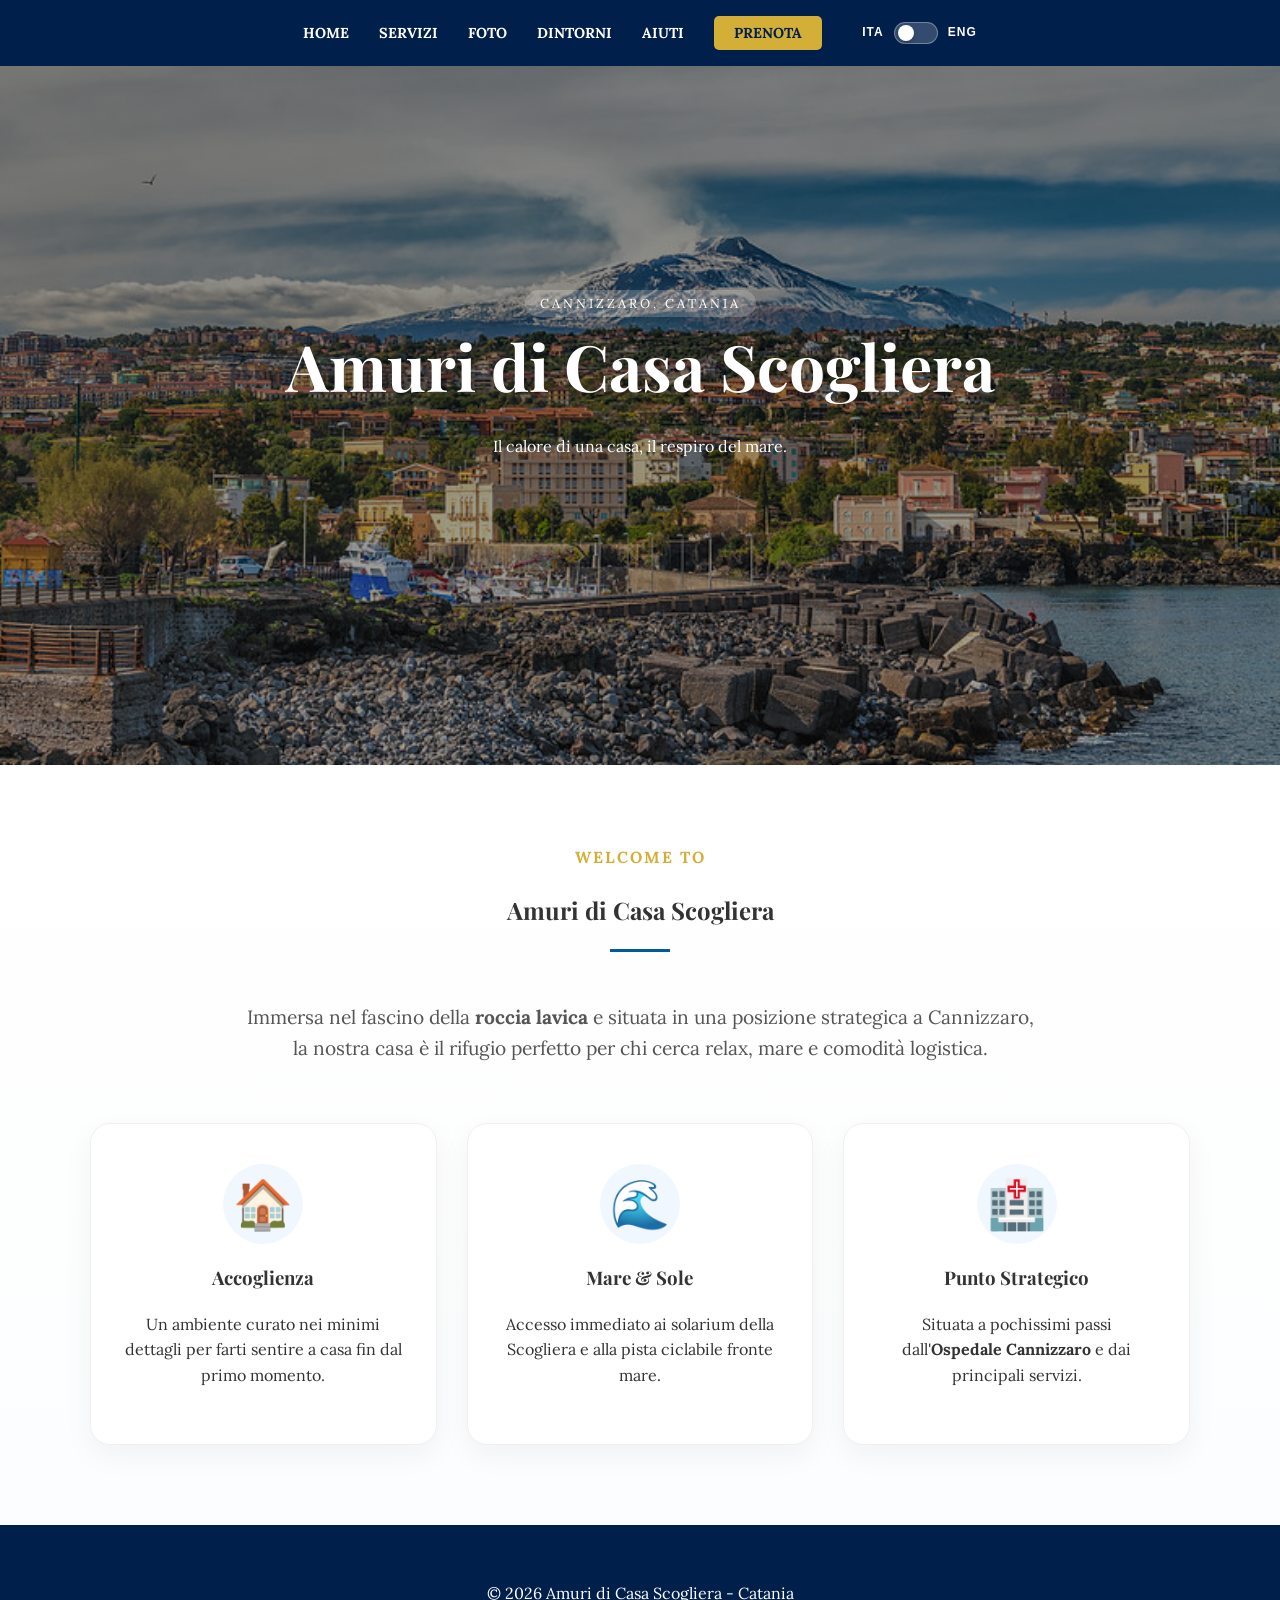
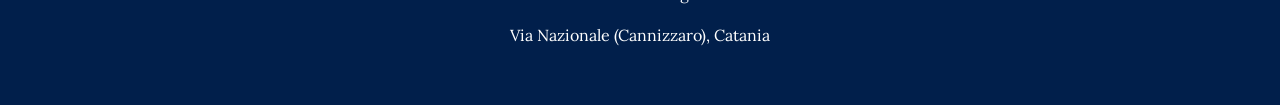
==== index.html @ 7bfef2c5 "first commit" ====
<!DOCTYPE html>
<html lang="it">

<head>
    <meta charset="UTF-8">
    <meta name="viewport" content="width=device-width, initial-scale=1.0">
    <title>Amuri di Casa Scogliera - Catania</title>
    <link rel="stylesheet" href="css/style.css">
    <link
        href="https://fonts.googleapis.com/css2?family=Lora:wght@400;700&family=Playfair+Display:wght@700&display=swap"
        rel="stylesheet">
</head>

<body>

    <div class="home-bg">
        <header class="site-header">
            <nav class="nav-container">
                <button type="button" class="hamburger" aria-label="Apri menu" aria-expanded="false"
                    onclick="toggleMenu()">
                    <span></span><span></span><span></span>
                </button>
                <ul>
                    <li><a href="index.html">Home</a></li>
                    <li><a href="servizi.html">Servizi</a></li>
                    <li><a href="foto.html">Foto</a></li>
                    <li><a href="dintorni.html">Dintorni</a></li>
                    <li><a href="aiuti.html">Aiuti</a></li>
                    <li><a href="contatti.html" class="nav-cta">Prenota</a></li>
                </ul>

                <div class="language-switch notraslate" translate="no">
                    <span class="lang-label">ITA</span>
                    <label class="switch">
                        <input type="checkbox" id="lang-toggle" onclick="toggleLanguage()">
                        <span class="slider round"></span>
                    </label>
                    <span class="lang-label">ENG</span>
                </div>

                <div id="google_translate_element" style="display:none;"></div>
            </nav>
        </header>

        <div class="hero-text">
            <span class="hero-tag">Cannizzaro, Catania</span>
            <h1>Amuri di Casa Scogliera</h1>
            <p>Il calore di una casa, il respiro del mare.</p>
        </div>
    </div>

    <section class="full-description">
        <div class="description-content">
            <div class="section-title">
                <span class="subtitle">Welcome to</span>
                <h2>Amuri di Casa Scogliera</h2>
                <div class="divider"></div>
            </div>

            <p class="lead-text">
                Immersa nel fascino della <strong>roccia lavica</strong> e situata in una posizione strategica a
                Cannizzaro, la nostra casa è il rifugio perfetto per chi cerca relax, mare e comodità logistica.
            </p>

            <div class="features-grid">
                <div class="feature-card">
                    <div class="card-image-placeholder">🏠</div>
                    <div class="card-info">
                        <h3>Accoglienza</h3>
                        <p>Un ambiente curato nei minimi dettagli per farti sentire a casa fin dal primo momento.</p>
                    </div>
                </div>

                <div class="feature-card">
                    <div class="card-image-placeholder">🌊</div>
                    <div class="card-info">
                        <h3>Mare & Sole</h3>
                        <p>Accesso immediato ai solarium della Scogliera e alla pista ciclabile fronte mare.</p>
                    </div>
                </div>

                <div class="feature-card">
                    <div class="card-image-placeholder">🏥</div>
                    <div class="card-info">
                        <h3>Punto Strategico</h3>
                        <p>Situata a pochissimi passi dall'<strong>Ospedale Cannizzaro</strong> e dai principali
                            servizi.</p>
                    </div>
                </div>
            </div>
        </div>
    </section>

    <footer>
        <p>© 2026 Amuri di Casa Scogliera - Catania</p>
        <p>Via Nazionale (Cannizzaro), Catania</p>
    </footer>

    <script src="js/script.js"></script>
    <script src="https://translate.google.com/translate_a/element.js?cb=googleTranslateElementInit"></script>

</body>

</html>
---- css/style.css ----
/* =========================================
   1. VARIABILI E RESET
   ========================================= */
:root {
    --primary-blue: #005B96;
    --light-blue: #B3CDE0;
    --dark-footer: #011F4B;
    --accent-gold: #D4AF37;
    --white: #FFFFFF;
    --text-dark: #333333;
}

* {
    box-sizing: border-box;
}

body {
    margin: 0;
    font-family: 'Lora', serif;
    color: var(--text-dark);
    background-color: var(--white);
    line-height: 1.6;
    overflow-x: hidden;
    top: 0px !important;
    position: static !important;
}

h1,
h2,
h3 {
    font-family: 'Playfair Display', serif;
}

/* =========================================
   2. HEADER E NAVIGAZIONE
   ========================================= */
header.site-header {
    position: absolute;
    top: 0;
    width: 100%;
    z-index: 1000;
    background: var(--dark-footer);
}

.nav-container {
    display: flex;
    justify-content: center;
    padding: 20px;
}

nav ul {
    list-style: none;
    display: flex;
    gap: 30px;
    margin: 0;
    padding: 0;
}

nav a {
    color: var(--white);
    text-decoration: none;
    font-weight: bold;
    text-transform: uppercase;
    font-size: 0.9rem;
    transition: 0.3s;
}

nav a:hover {
    color: var(--light-blue);
}

/* pulsante hamburger per mobile */
.hamburger {
    display: none;
    /* solo su desktop rimane nascosto */
    flex-direction: column;
    justify-content: space-between;
    width: 30px;
    height: 22px;
    background: transparent;
    border: none;
    cursor: pointer;
    padding: 0;
}

.hamburger span {
    display: block;
    height: 3px;
    background: var(--white);
    border-radius: 2px;
    transition: transform .3s, opacity .3s;
}

.hamburger.open span:nth-child(1) {
    transform: translateY(9px) rotate(45deg);
}

.hamburger.open span:nth-child(2) {
    opacity: 0;
}

.hamburger.open span:nth-child(3) {
    transform: translateY(-9px) rotate(-45deg);
}

.nav-cta {
    background: var(--accent-gold);
    padding: 8px 20px;
    border-radius: 5px;
    color: var(--dark-footer) !important;
}

/* =========================================
   3. HERO SECTION - SFONDO ABBASSATO SUL MARE
   ========================================= */
.home-bg {
    /* Zoom 130% e posizione BOTTOM per inquadrare il mare ed eliminare il cielo in eccesso */
    background: linear-gradient(rgba(0, 0, 0, 0.5), rgba(0, 0, 0, 0.3)),
        url('../img/hero-mare.jpg') no-repeat center bottom / 130%;
    height: 85vh;
    display: flex;
    flex-direction: column;
    justify-content: center;
    align-items: center;
    color: var(--white);
    text-align: center;
    background-attachment: fixed;
    overflow: visible;
    /* consente al menu assoluto di uscire */
}

.hero-tag {
    text-transform: uppercase;
    letter-spacing: 3px;
    font-size: 0.8rem;
    background: rgba(255, 255, 255, 0.2);
    padding: 5px 15px;
    border-radius: 50px;
    margin-bottom: 20px;
}

.hero-text h1 {
    font-size: clamp(2.5rem, 8vw, 4rem);
    text-shadow: 2px 2px 10px rgba(0, 0, 0, 0.3);
    margin: 0;
}

/* =========================================
   4. SEZIONE CARDS E SERVIZI
   ========================================= */
.full-description {
    padding: 80px 20px;
    background: linear-gradient(to bottom, #ffffff, #fcfdfe);
}

.description-content {
    max-width: 1100px;
    margin: auto;
}

.section-title {
    text-align: center;
    margin-bottom: 50px;
}

.subtitle {
    color: var(--accent-gold);
    text-transform: uppercase;
    font-weight: bold;
    letter-spacing: 2px;
}

.divider {
    width: 60px;
    height: 3px;
    background: var(--primary-blue);
    margin: 20px auto;
}

.lead-text {
    text-align: center;
    font-size: 1.2rem;
    max-width: 800px;
    margin: 0 auto 60px;
    color: #555;
}

/* Griglia Servizi */
.grid-container {
    display: grid;
    grid-template-columns: repeat(auto-fit, minmax(280px, 1fr));
    gap: 30px;
    max-width: 1100px;
    margin: auto;
}

.grid-item {
    background: #f9fbfd;
    padding: 30px;
    border-radius: 15px;
    border-top: 4px solid var(--primary-blue);
    box-shadow: 0 5px 15px rgba(0, 0, 0, 0.05);
}

/* Card Home Page */
.features-grid {
    display: grid;
    grid-template-columns: repeat(auto-fit, minmax(280px, 1fr));
    gap: 30px;
}

.feature-card {
    background: var(--white);
    padding: 40px 30px;
    border-radius: 20px;
    text-align: center;
    transition: 0.4s;
    border: 1px solid #f0f0f0;
    box-shadow: 0 10px 30px rgba(0, 0, 0, 0.05);
}

.feature-card:hover {
    transform: translateY(-10px);
    box-shadow: 0 20px 40px rgba(0, 91, 150, 0.1);
}

.card-image-placeholder {
    font-size: 3rem;
    margin-bottom: 20px;
    background: #f0f7ff;
    width: 80px;
    height: 80px;
    line-height: 80px;
    border-radius: 50%;
    margin: 0 auto;
}

/* =========================================
   5. PAGINA PRENOTA (BOTTONI)
   ========================================= */
.booking-page {
    padding: 60px 20px;
    background: #f4f7f9;
    min-height: 70vh;
    text-align: center;
}

.booking-container {
    max-width: 500px;
    margin: auto;
    display: flex;
    flex-direction: column;
    gap: 15px;
}

.btn-booking {
    display: flex;
    align-items: center;
    padding: 15px 25px;
    border-radius: 12px;
    text-decoration: none;
    color: white;
    transition: 0.3s;
}

.subito {
    background: #ff5023;
}

.airbnb {
    background: #FF5A5F;
}

.booking {
    background: #003580;
}

.logo-s,
.logo-b {
    margin-right: 15px;
    font-weight: bold;
}

footer {
    background: var(--dark-footer);
    color: white;
    text-align: center;
    padding: 40px;
}

/* =========================================
   6. PAGINA DINTORNI (MAPPA E GUIDA)
   ========================================= */

/* Sezione Mappa Interattiva */
.map-section {
    padding: 80px 20px;
    text-align: center;
    background: #fdfdfd;
}

.map-container {
    position: relative;
    max-width: 1000px;
    margin: 50px auto;
    background: #e3f2fd;
    /* Richiamo colore mare per l'area mappa */
    height: 500px;
    border-radius: 20px;
    box-shadow: inset 0 0 20px rgba(0, 0, 0, 0.05), 0 10px 30px rgba(0, 0, 0, 0.1);
    overflow: hidden;
    border: 4px solid white;
}

/* La Vignetta (Pin cliccabile) */
.vignetta {
    position: absolute;
    background: var(--white);
    padding: 10px 15px;
    border-radius: 12px;
    box-shadow: 0 4px 15px rgba(0, 0, 0, 0.15);
    text-decoration: none;
    color: var(--primary-blue);
    font-weight: bold;
    display: flex;
    flex-direction: column;
    align-items: center;
    transition: transform 0.3s ease, background 0.3s, color 0.3s;
    cursor: pointer;
    border: 1px solid var(--light-blue);
    z-index: 2;
}

.vignetta:hover {
    transform: scale(1.1) translateY(-5px);
    z-index: 10;
    background: var(--primary-blue);
    color: var(--white);
}

.vignetta span {
    font-size: 0.85rem;
    white-space: nowrap;
}

/* Posizionamento delle vignette (Esempi di classi da usare nel HTML) */
.pos-casa {
    top: 50%;
    left: 50%;
    background: var(--accent-gold);
    color: var(--white);
    border: 2px solid var(--white);
}

/* Iframe Mappa Standard (se usi Google Maps Embed) */
.map-iframe-wrapper {
    margin-bottom: 60px;
    border-radius: 15px;
    overflow: hidden;
    box-shadow: 0 10px 30px rgba(0, 0, 0, 0.1);
}

.map-iframe-wrapper iframe {
    width: 100%;
    height: 450px;
    border: 0;
    display: block;
}

/* Griglia Attrazioni / Guide */
.tourist-guide {
    margin-top: 40px;
}

.attraction-card {
    background: var(--white);
    padding: 25px;
    border-radius: 15px;
    border: 1px solid #eee;
    transition: 0.3s;
    text-align: left;
    height: 100%;
    display: flex;
    flex-direction: column;
}

.attraction-card:hover {
    border-color: var(--primary-blue);
    box-shadow: 0 10px 25px rgba(0, 0, 0, 0.05);
}

.attraction-card h3 {
    color: var(--primary-blue);
    margin-top: 0;
    font-size: 1.3rem;
    display: flex;
    align-items: center;
    gap: 10px;
}

.attraction-card p {
    color: #666;
    font-size: 0.95rem;
    margin-bottom: 0;
}


.grid-container {
    display: grid;
    grid-template-columns: repeat(auto-fit, minmax(300px, 1fr));
    gap: 30px;
    margin-top: 40px;
}

.grid-item {
    background: #fff;
    padding: 30px;
    border-radius: 12px;
    box-shadow: 0 4px 15px rgba(0, 0, 0, 0.05);
    border-left: 5px solid var(--primary-blue);
}

.grid-item h3 {
    margin-top: 0;
    color: var(--primary-blue);
}

/* Allineamento del selettore lingua nel menu */
.nav-container {
    display: flex;
    align-items: center;
    /* Centra verticalmente il menu e il traduttore */
    justify-content: center;
    flex-wrap: wrap;
    gap: 20px;
}

/* Nasconde la barra superiore di Google (opzionale per pulizia estetica) */
.goog-te-banner-frame.skiptranslate {
    display: none !important;
}

body {
    top: 0px !important;
}

/* =========================================
   7. SWITCH LINGUA IPHONE STYLE (TRASPARENTE)
   ========================================= */

/* Container dello switch */
.language-switch {
    display: flex;
    align-items: center;
    gap: 10px;
    margin-left: 20px;
}

.lang-label {
    color: var(--white);
    font-size: 0.75rem;
    font-weight: bold;
    font-family: sans-serif;
    letter-spacing: 1px;
}

/* Struttura base dello switch */
.switch {
    position: relative;
    display: inline-block;
    width: 44px;
    height: 22px;
}

.switch input {
    opacity: 0;
    width: 0;
    height: 0;
}

/* Lo sfondo dello switch (Effetto Vetro) */
.slider {
    position: absolute;
    cursor: pointer;
    top: 0;
    left: 0;
    right: 0;
    bottom: 0;
    background-color: rgba(255, 255, 255, 0.2);
    backdrop-filter: blur(5px);
    transition: .4s;
    border: 1px solid rgba(255, 255, 255, 0.3);
    border-radius: 34px;
}

/* Il pallino dello switch */
.slider:before {
    position: absolute;
    content: "";
    height: 16px;
    width: 16px;
    left: 3px;
    bottom: 2px;
    background-color: white;
    transition: .4s;
    box-shadow: 0 2px 4px rgba(0, 0, 0, 0.2);
    border-radius: 50%;
}

/* Quando attivato (ENG) - Verde iPhone */
input:checked+.slider {
    background-color: rgba(46, 204, 113, 0.6);
}

input:checked+.slider:before {
    transform: translateX(20px);
}


/* BLOCCO TOTALE BARRA GOOGLE */
html {
    padding-top: 0px !important;
}

body {
    top: 0px !important;
    position: static !important;
}

/* Rende invisibili tutti i componenti che Google inietta nel sito */
.goog-te-banner-frame,
.goog-te-banner,
.skiptranslate,
#goog-gt-tt,
.goog-te-balloon-frame,
.goog-te-gadget-icon {
    display: none !important;
    visibility: hidden !important;
}

/* Nasconde il widget originale (che serve per far funzionare lo script) */
#google_translate_element {
    display: none !important;
}

/* Toglie l'effetto evidenziatore sui testi tradotti */
.goog-text-highlight {
    background-color: transparent !important;
    box-shadow: none !important;
    border: none !important;
}

/* =========================================
   8. FIX DEFINITIVI PER MOBILE E TABLET
   ========================================= */
@media (max-width: 768px) {

    /* hamburger visibile su mobile, nav chiusa di default */
    .hamburger {
        display: flex;
    }

    .nav-container {
        padding: 10px;
        flex-direction: column;
        position: relative;
        /* necessario per il menu assoluto */
        /* Mette nav e switch lingua uno sotto l'altro */
    }

    .nav-container ul {
        display: none;
        position: absolute;
        top: 100%;
        left: 0;
        right: 0;
        flex-direction: column;
        gap: 8px;
        /* Spazio ridotto tra le voci */
        padding: 15px 0;
        text-align: center;
        width: 100%;
        background: var(--dark-footer);
        z-index: 1002;
        max-height: calc(100vh - 60px);
        /* evita che superi viewport */
        overflow-y: auto;
    }

    .nav-container ul.open {
        display: flex;
    }

    /* Navigazione: Testi centrati e più compatti */

    nav a {
        font-size: 0.8rem !important;
        /* Leggermente più grande del 0.75 per leggibilità */
        display: block;
        padding: 5px 0;
    }

    header.site-header {
        position: relative;
        /* Non copre la Hero su mobile */
        background: var(--dark-footer);
        z-index: 1001;
        /* sopra tutto per visualizzare il menu */
    }

    /* Hero: Adattamento proporzioni */
    .home-bg {
        height: 55vh;
        /* Ancora un po' più bassa per usabilità */
        background-attachment: scroll !important;
        /* Fix obbligatorio per iOS */
        background-size: cover !important;
        background-position: center center !important;
    }

    /* Cards: Riduzione padding per schermi stretti */
    .feature-card {
        padding: 25px 15px;
    }

    /* Galleria e Media: Altezze umane */
    #main-img {
        height: 280px !important;
    }

    .nav-arrow {
        padding: 8px 12px;
        font-size: 16px;
    }

    .map-section iframe,
    main iframe {
        height: 280px !important;
    }

    /* Switch Lingua: Centrato sotto il menu */
    .language-switch {
        margin: 10px 0;
        justify-content: center;
        width: 100%;
    }
}

/* Container per il video, simile alla galleria */
.video-container {
    max-width: 900px;
    margin: 40px auto;
    /* Spazio sotto la galleria */
    padding: 0 20px;
    /* Margine laterale su mobile */
    text-align: center;
}

.video-wrapper {
    position: relative;
    background: #000;
    border-radius: 15px;
    overflow: hidden;
    box-shadow: 0 10px 30px rgba(0, 0, 0, 0.3);
    line-height: 0;
    /* Rimuove spazi vuoti sotto il video */
}

video {
    width: 100%;
    height: auto;
    /* Fondamentale per mantenere le proporzioni su mobile */
    display: block;
}

/* Titolo opzionale per la sezione video */
.video-title {
    color: #4A3728;
    /* Colore cioccolato come il resto del sito */
    margin-bottom: 20px;
    font-family: 'Lora', serif;
}
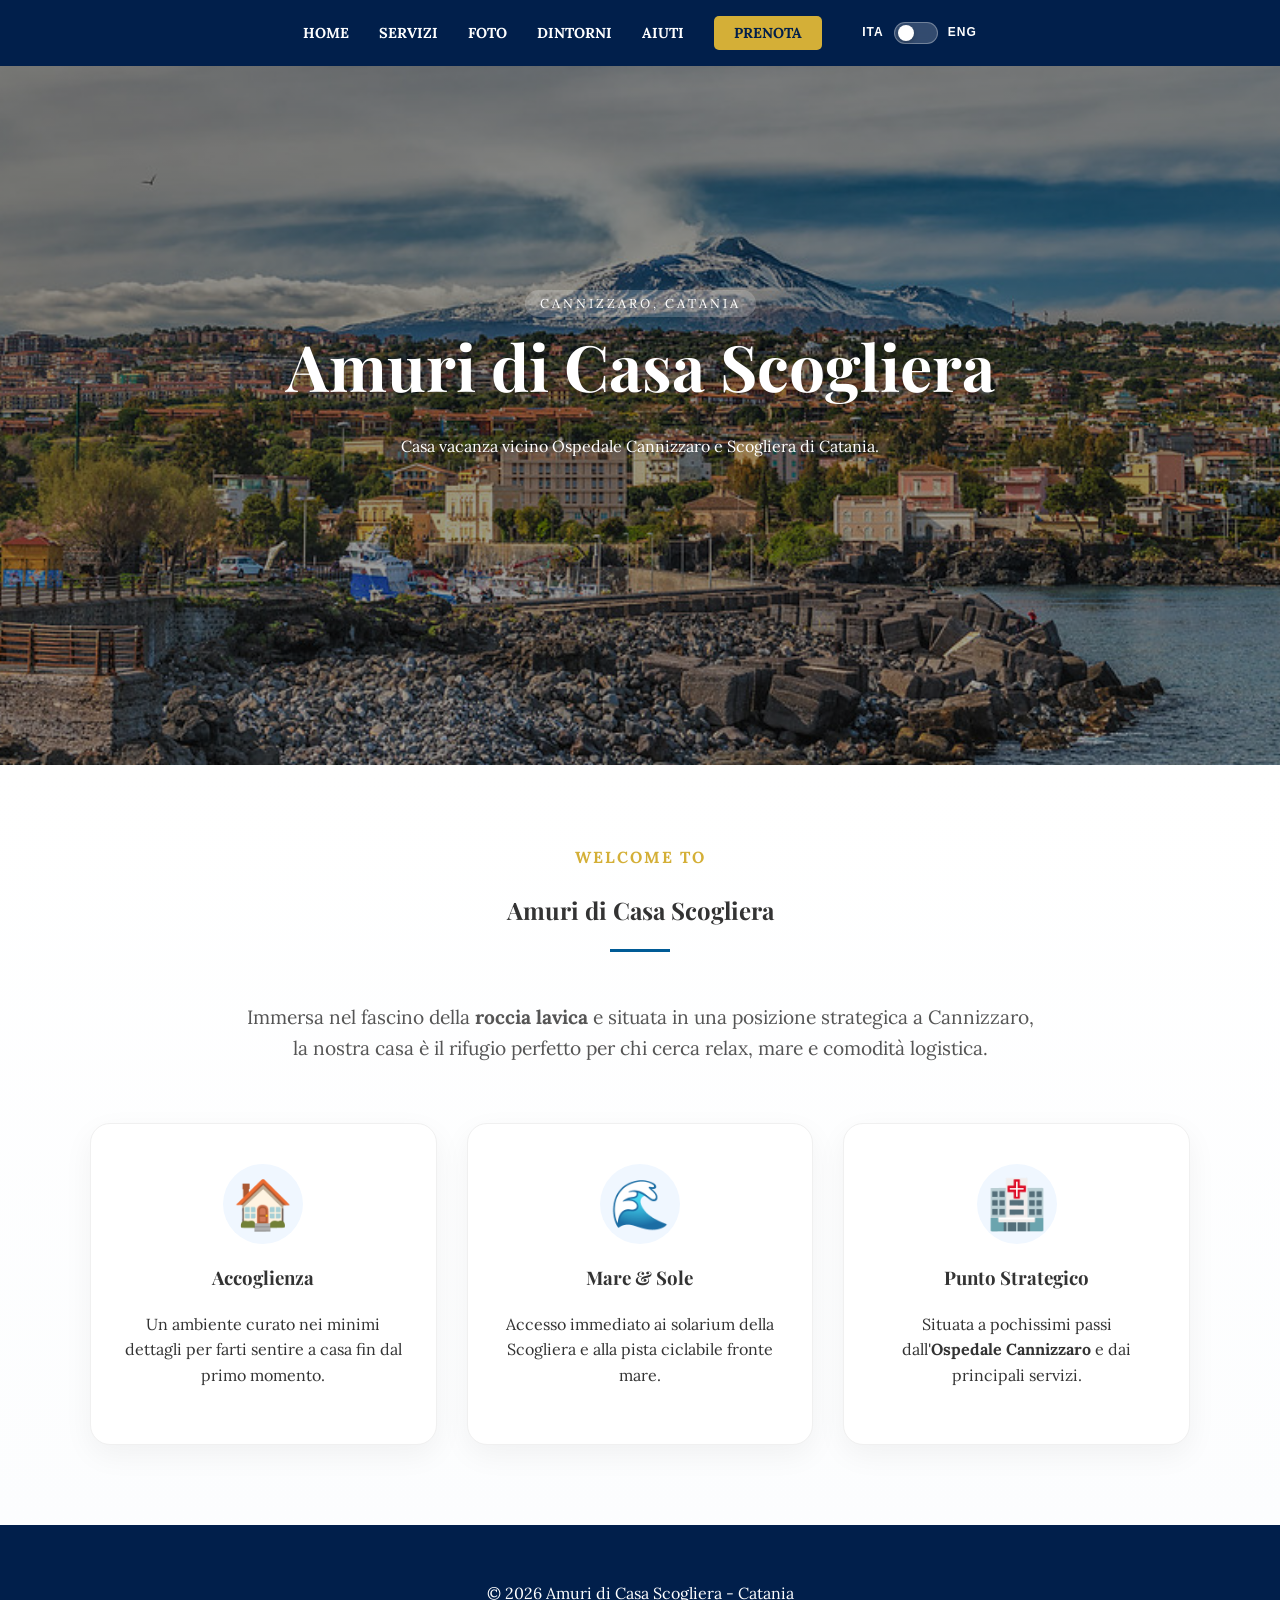
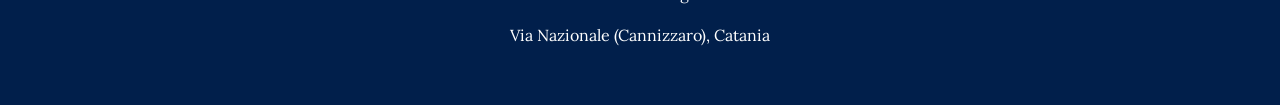
==== commit 67d2ef2c: "add meta data" ====
--- a/index.html
+++ b/index.html
@@ -4,11 +4,42 @@
 <head>
     <meta charset="UTF-8">
     <meta name="viewport" content="width=device-width, initial-scale=1.0">
-    <title>Amuri di Casa Scogliera - Catania</title>
+    <title>Casa Vacanza vicino Ospedale Cannizzaro | Amuri di Casa Scogliera Catania</title>
+    <meta name="description"
+        content="Casa vacanza a Cannizzaro, Catania, a pochi minuti dall'Ospedale Cannizzaro. Amuri di Casa Scogliera: mare, comfort e posizione strategica per soggiorni brevi e lunghi.">
+    <meta name="robots" content="index, follow">
+    <link rel="canonical" href="/">
+    <meta property="og:type" content="website">
+    <meta property="og:locale" content="it_IT">
+    <meta property="og:title" content="Casa Vacanza vicino Ospedale Cannizzaro | Amuri di Casa Scogliera Catania">
+    <meta property="og:description"
+        content="Soggiorna a Cannizzaro in una casa vacanza vicino all'Ospedale Cannizzaro e al mare della Scogliera di Catania.">
+    <meta property="og:image" content="img/hero-mare.jpg">
+    <meta name="twitter:card" content="summary_large_image">
+    <meta name="twitter:title" content="Amuri di Casa Scogliera - Casa Vacanza a Cannizzaro">
+    <meta name="twitter:description"
+        content="Casa vacanza vicino Ospedale Cannizzaro e Scogliera di Catania, ideale per relax e soggiorni di supporto sanitario.">
     <link rel="stylesheet" href="css/style.css">
     <link
         href="https://fonts.googleapis.com/css2?family=Lora:wght@400;700&family=Playfair+Display:wght@700&display=swap"
         rel="stylesheet">
+    <script type="application/ld+json">
+        {
+            "@context": "https://schema.org",
+            "@type": "LodgingBusiness",
+            "name": "Amuri di Casa Scogliera",
+            "description": "Casa vacanza a Cannizzaro, Catania, vicino Ospedale Cannizzaro e Scogliera.",
+            "telephone": "+39 3389144205",
+            "address": {
+                "@type": "PostalAddress",
+                "streetAddress": "Via della Scogliera 13",
+                "addressLocality": "Catania",
+                "addressRegion": "CT",
+                "postalCode": "95021",
+                "addressCountry": "IT"
+            }
+        }
+    </script>
 </head>
 
 <body>
@@ -16,9 +47,10 @@
     <div class="home-bg">
         <header class="site-header">
             <nav class="nav-container">
-                <button type="button" class="hamburger" aria-label="Apri menu" aria-expanded="false"
+                <button type="button" class="hamburger" aria-label="Apri menu e servizi" aria-expanded="false"
                     onclick="toggleMenu()">
-                    <span></span><span></span><span></span>
+                    <span class="hamburger-icon" aria-hidden="true"><span></span><span></span><span></span></span>
+                    <span class="hamburger-label">Menu e servizi</span>
                 </button>
                 <ul>
                     <li><a href="index.html">Home</a></li>
@@ -45,7 +77,7 @@
         <div class="hero-text">
             <span class="hero-tag">Cannizzaro, Catania</span>
             <h1>Amuri di Casa Scogliera</h1>
-            <p>Il calore di una casa, il respiro del mare.</p>
+            <p>Casa vacanza vicino Ospedale Cannizzaro e Scogliera di Catania.</p>
         </div>
     </div>
 
--- a/css/style.css
+++ b/css/style.css
@@ -73,17 +73,23 @@
 .hamburger {
     display: none;
     /* solo su desktop rimane nascosto */
+    align-items: center;
+    gap: 10px;
+    background: transparent;
+    border: none;
+    cursor: pointer;
+    padding: 0;
+}
+
+.hamburger-icon {
+    display: flex;
     flex-direction: column;
     justify-content: space-between;
     width: 30px;
     height: 22px;
-    background: transparent;
-    border: none;
-    cursor: pointer;
-    padding: 0;
-}
-
-.hamburger span {
+}
+
+.hamburger-icon span {
     display: block;
     height: 3px;
     background: var(--white);
@@ -91,15 +97,25 @@
     transition: transform .3s, opacity .3s;
 }
 
-.hamburger.open span:nth-child(1) {
+.hamburger-label {
+    color: var(--white);
+    font-family: 'Lora', serif;
+    font-size: 0.85rem;
+    font-weight: 700;
+    letter-spacing: 0.4px;
+    text-transform: uppercase;
+    line-height: 1;
+}
+
+.hamburger.open .hamburger-icon span:nth-child(1) {
     transform: translateY(9px) rotate(45deg);
 }
 
-.hamburger.open span:nth-child(2) {
+.hamburger.open .hamburger-icon span:nth-child(2) {
     opacity: 0;
 }
 
-.hamburger.open span:nth-child(3) {
+.hamburger.open .hamburger-icon span:nth-child(3) {
     transform: translateY(-9px) rotate(-45deg);
 }
 
